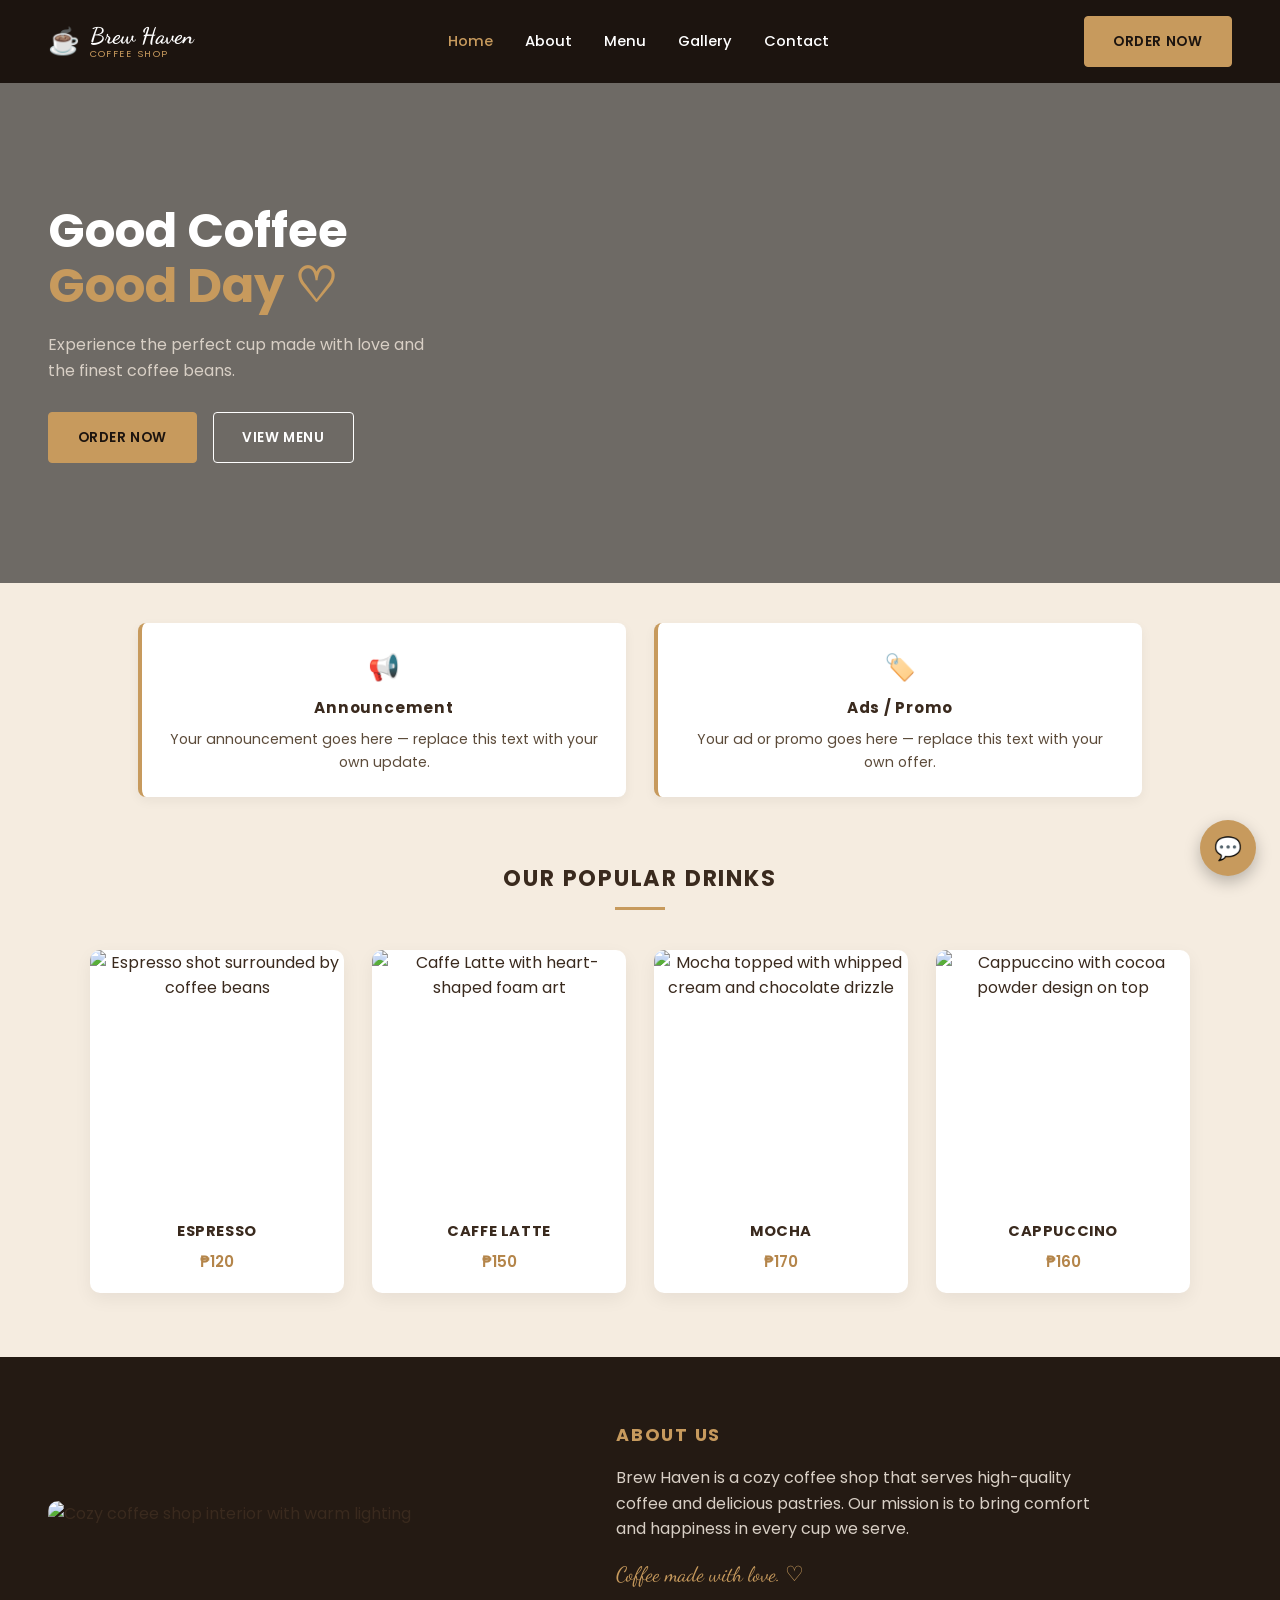
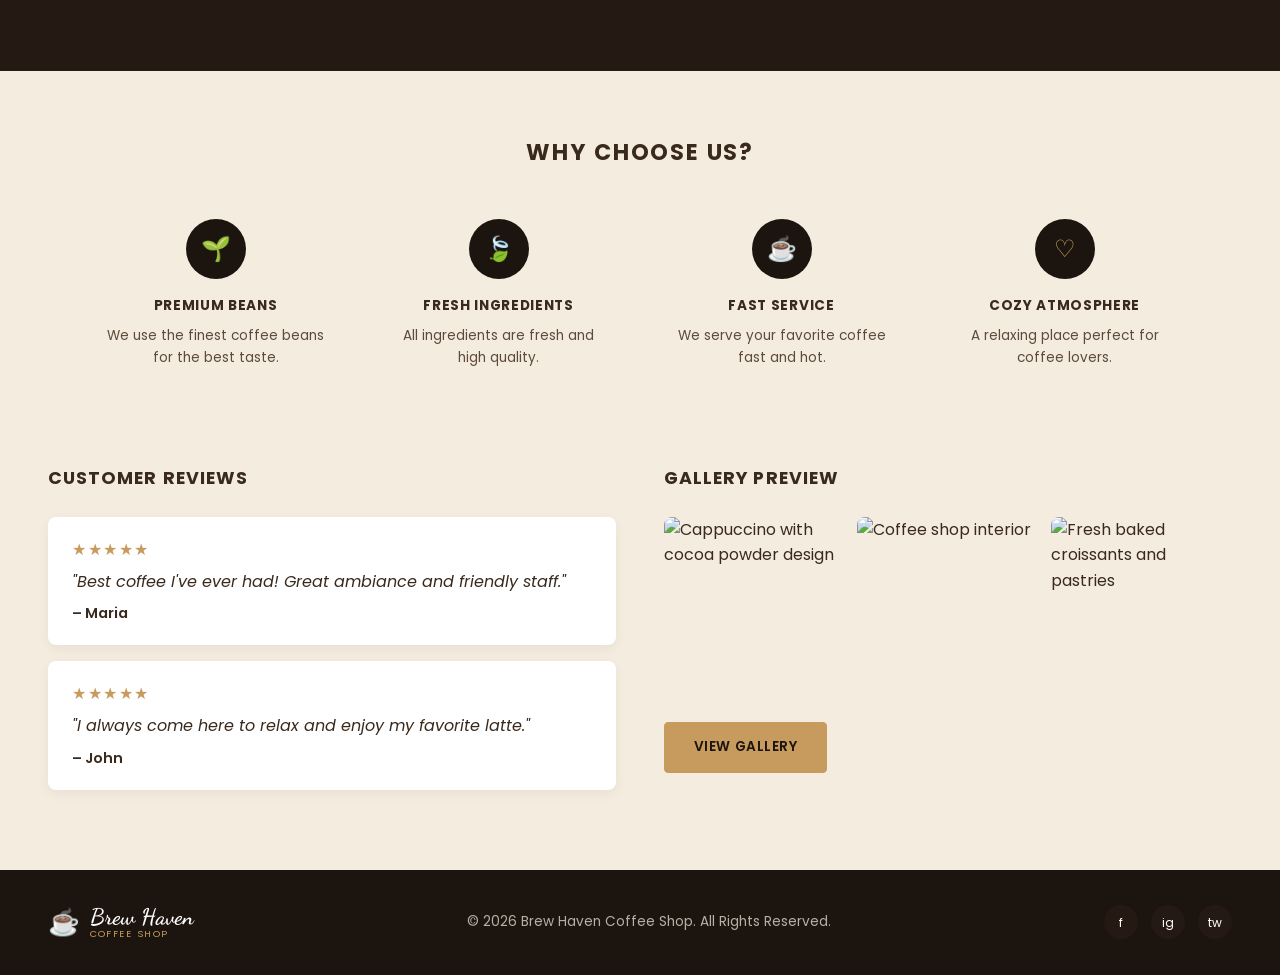
==== index.html @ d79e1227 "Add files via upload" ====
<!DOCTYPE html>
<html lang="en">
<head>
<meta charset="UTF-8">
<meta name="viewport" content="width=device-width, initial-scale=1.0">
<title>Brew Haven Coffee Shop</title>
<link rel="stylesheet" href="style.css">
<link rel="preconnect" href="https://fonts.googleapis.com">
<link rel="preconnect" href="https://fonts.gstatic.com" crossorigin>
<link href="https://fonts.googleapis.com/css2?family=Poppins:wght@400;500;600;700&family=Dancing+Script:wght@600;700&display=swap" rel="stylesheet">
</head>
<body>

<!-- ===== HEADER ===== -->
<header class="site-header">
  <div class="header-inner">
    <a class="logo" href="index.html">
      <span class="logo-icon">☕</span>
      <span class="logo-text">
        <span class="logo-script">Brew Haven</span>
        <span class="logo-sub">COFFEE SHOP</span>
      </span>
    </a>

    <nav class="main-nav">
      <a href="index.html" class="active">Home</a>
      <a href="about.html">About</a>
      <a href="menu.html">Menu</a>
      <a href="gallery.html">Gallery</a>
      <a href="contact.html">Contact</a>
    </nav>

    <a href="contact.html#send-message" class="btn btn-filled">ORDER NOW</a>
  </div>
</header>

<!-- ===== HERO ===== -->
<section class="hero">
  <div class="hero-overlay"></div>
  <div class="hero-text">
    <h1>Good Coffee<br><span class="accent">Good Day</span> <span class="heart">♡</span></h1>
    <p>Experience the perfect cup made with love and the finest coffee beans.</p>
    <div class="hero-buttons">
      <a href="contact.html#send-message" class="btn btn-filled">ORDER NOW</a>
      <a href="menu.html" class="btn btn-outline">VIEW MENU</a>
    </div>
  </div>
</section>

<!-- ===== ANNOUNCEMENT + ADS ===== -->
<section class="promo-strip">
  <div class="promo-box announcement-box">
    <span class="promo-icon">📢</span>
    <h3>Announcement</h3>
    <!-- ✏️ Put your own announcement here (holiday hours, new drinks, closures, etc.) -->
    <p>Your announcement goes here — replace this text with your own update.</p>
  </div>

  <div class="promo-box ads-box">
    <span class="promo-icon">🏷️</span>
    <h3>Ads / Promo</h3>
    <!-- ✏️ Put your own ad or promo here (discount code, featured deal, etc.) -->
    <p>Your ad or promo goes here — replace this text with your own offer.</p>
  </div>
</section>

<!-- ===== POPULAR DRINKS ===== -->
<section class="drinks">
  <h2>OUR POPULAR DRINKS</h2>
  <div class="drinks-grid">
    <div class="drink-card">
      <img src="images/espresso.jpg" alt="Espresso shot surrounded by coffee beans">
      <h3>ESPRESSO</h3>
      <p class="price">₱120</p>
    </div>
    <div class="drink-card">
      <img src="images/latte-heart.jpg" alt="Caffe Latte with heart-shaped foam art">
      <h3>CAFFE LATTE</h3>
      <p class="price">₱150</p>
    </div>
    <div class="drink-card">
      <img src="images/mocha.jpg" alt="Mocha topped with whipped cream and chocolate drizzle">
      <h3>MOCHA</h3>
      <p class="price">₱170</p>
    </div>
    <div class="drink-card">
      <img src="images/cappuccino.jpg" alt="Cappuccino with cocoa powder design on top">
      <h3>CAPPUCCINO</h3>
      <p class="price">₱160</p>
    </div>
  </div>
</section>

<!-- ===== ABOUT US ===== -->
<section class="about">
  <div class="about-image">
    <img src="images/cafe-interior.jpg" alt="Cozy coffee shop interior with warm lighting">
  </div>
  <div class="about-text">
    <h2>ABOUT US</h2>
    <p>Brew Haven is a cozy coffee shop that serves high-quality coffee and delicious pastries. Our mission is to bring comfort and happiness in every cup we serve.</p>
    <p class="tagline">Coffee made with love. ♡</p>
  </div>
</section>

<!-- ===== WHY CHOOSE US ===== -->
<section class="why-choose">
  <h2>WHY CHOOSE US?</h2>
  <div class="why-grid">
    <div class="why-item">
      <span class="why-icon">🌱</span>
      <h3>PREMIUM BEANS</h3>
      <p>We use the finest coffee beans for the best taste.</p>
    </div>
    <div class="why-item">
      <span class="why-icon">🍃</span>
      <h3>FRESH INGREDIENTS</h3>
      <p>All ingredients are fresh and high quality.</p>
    </div>
    <div class="why-item">
      <span class="why-icon">☕</span>
      <h3>FAST SERVICE</h3>
      <p>We serve your favorite coffee fast and hot.</p>
    </div>
    <div class="why-item">
      <span class="why-icon">♡</span>
      <h3>COZY ATMOSPHERE</h3>
      <p>A relaxing place perfect for coffee lovers.</p>
    </div>
  </div>
</section>

<!-- ===== REVIEWS + GALLERY PREVIEW ===== -->
<section class="reviews-gallery">
  <div class="reviews">
    <h2>CUSTOMER REVIEWS</h2>
    <div class="review-card">
      <p class="stars">★★★★★</p>
      <p class="review-text">"Best coffee I've ever had! Great ambiance and friendly staff."</p>
      <p class="review-author">– Maria</p>
    </div>
    <div class="review-card">
      <p class="stars">★★★★★</p>
      <p class="review-text">"I always come here to relax and enjoy my favorite latte."</p>
      <p class="review-author">– John</p>
    </div>
  </div>

  <div class="gallery-preview">
    <h2>GALLERY PREVIEW</h2>
    <div class="gallery-thumbs">
      <img src="images/cappuccino.jpg" alt="Cappuccino with cocoa powder design">
      <img src="images/cafe-interior.jpg" alt="Coffee shop interior">
      <img src="images/croissants.jpg" alt="Fresh baked croissants and pastries">
    </div>
    <a href="gallery.html" class="btn btn-filled">VIEW GALLERY</a>
  </div>
</section>

<!-- ===== FOOTER ===== -->
<footer class="site-footer">
  <a class="logo" href="index.html">
    <span class="logo-icon">☕</span>
    <span class="logo-text">
      <span class="logo-script">Brew Haven</span>
      <span class="logo-sub">COFFEE SHOP</span>
    </span>
  </a>
  <p class="footer-copyright">© 2026 Brew Haven Coffee Shop. All Rights Reserved.</p>
  <div class="footer-social">
    <a href="#" aria-label="Facebook">f</a>
    <a href="#" aria-label="Instagram">ig</a>
    <a href="#" aria-label="Twitter">tw</a>
  </div>
</footer>

<!-- ===== LIVE CHAT SUPPORT ===== -->
<button id="live-chat-support" aria-label="Open live chat">💬</button>

<div id="chat-panel" class="chat-panel hidden">
  <div class="chat-panel-header">
    <span>Chat with Brew Haven</span>
    <button id="chat-close" aria-label="Close chat">✕</button>
  </div>
  <div class="chat-panel-body">
    <p class="chat-msg">Hi there! 👋 How can we help you today?</p>
  </div>
  <div class="chat-panel-input">
    <input type="text" placeholder="Type a message...">
    <button>Send</button>
  </div>
</div>

<script>
  const chatBtn = document.getElementById('live-chat-support');
  const chatPanel = document.getElementById('chat-panel');
  document.getElementById('chat-close').addEventListener('click', () => chatPanel.classList.add('hidden'));
  chatBtn.addEventListener('click', () => chatPanel.classList.toggle('hidden'));
</script>

</body>
</html>
---- style.css ----
/* ============================================
   BREW HAVEN — Design Tokens
   ============================================ */
:root {
  --dark: #1C140F;
  --dark-soft: #241A13;
  --cream: #F5ECE0;
  --tan: #C79A5D;
  --tan-dark: #B4854A;
  --brown-text: #3A2A1E;
  --white: #FFFFFF;

  --font-heading: 'Poppins', sans-serif;
  --font-body: 'Poppins', sans-serif;
  --font-script: 'Dancing Script', cursive;
}

* {
  box-sizing: border-box;
  margin: 0;
  padding: 0;
}

body {
  font-family: var(--font-body);
  color: var(--brown-text);
  background: var(--cream);
  line-height: 1.6;
}

img {
  max-width: 100%;
  display: block;
}

a {
  text-decoration: none;
  color: inherit;
}

h1,
h2,
h3 {
  font-family: var(--font-heading);
}


/* ============================================
   BUTTONS
   ============================================ */

.btn {
  display: inline-block;
  padding: 0.85rem 1.8rem;
  font-family: var(--font-heading);
  font-size: 0.85rem;
  font-weight: 600;
  letter-spacing: 0.04em;
  border-radius: 4px;
  transition:
    transform 0.2s ease,
    background 0.2s ease,
    color 0.2s ease;
}

.btn:hover {
  transform: translateY(-2px);
}

.btn-filled {
  background: var(--tan);
  color: var(--dark);
  border: 1px solid var(--tan);
}

.btn-filled:hover {
  background: var(--tan-dark);
}

.btn-outline {
  background: transparent;
  color: var(--white);
  border: 1px solid var(--white);
}

.btn-outline:hover {
  background: var(--white);
  color: var(--dark);
}


/* ============================================
   HEADER
   ============================================ */

.site-header {
  background: var(--dark);
  padding: 1rem 3rem;
}

.header-inner {
  max-width: 1300px;
  margin: 0 auto;
  display: flex;
  align-items: center;
  justify-content: space-between;
  gap: 2rem;
}

.logo {
  display: flex;
  align-items: center;
  gap: 0.6rem;
}

.logo-icon {
  font-size: 1.6rem;
  color: var(--tan);
}

.logo-text {
  display: flex;
  flex-direction: column;
  line-height: 1.1;
}

.logo-script {
  font-family: var(--font-script);
  font-size: 1.4rem;
  font-weight: 700;
  color: var(--white);
}

.logo-sub {
  font-size: 0.6rem;
  letter-spacing: 0.15em;
  color: var(--tan);
}

.main-nav {
  display: flex;
  gap: 2rem;
  font-size: 0.92rem;
  font-weight: 500;
}

.main-nav a {
  color: var(--white);
  transition: color 0.2s ease;
}

.main-nav a:hover,
.main-nav a.active {
  color: var(--tan);
}


/* ============================================
   HOME HERO
   ============================================ */

.hero {
  position: relative;
  min-height: 500px;

  background-image: url("images/cafe-interior.jpg");
  background-size: cover;
  background-position: center;
  background-repeat: no-repeat;

  display: flex;
  align-items: center;

  padding: 5rem 3rem;

  max-width: 1300px;
  margin: 0 auto;

  overflow: hidden;
}

/* Dark overlay so text is easy to read */
.hero-overlay {
  position: absolute;
  inset: 0;
  background: rgba(0, 0, 0, 0.55);
}

/* Text stays above the image */
.hero-text {
  position: relative;
  z-index: 2;
  max-width: 500px;
}

.hero-text h1 {
  font-size: 3rem;
  color: var(--white);
  line-height: 1.15;
  margin-bottom: 1.2rem;
}

.hero-text .accent {
  color: var(--tan);
}

.hero-text .heart {
  color: var(--tan);
}

.hero-text p {
  color: #D8CFC5;
  font-size: 1rem;
  margin-bottom: 1.8rem;
  max-width: 400px;
}

.hero-buttons {
  display: flex;
  gap: 1rem;
  flex-wrap: wrap;
}

/* ============================================
   POPULAR DRINKS
   ============================================ */

.drinks {
  background: var(--cream);
  padding: 4rem 3rem;
  text-align: center;
}

.drinks h2 {
  font-size: 1.4rem;
  letter-spacing: 0.08em;
  color: var(--brown-text);
  margin-bottom: 2.5rem;
  position: relative;
  display: inline-block;
}

.drinks h2::after {
  content: "";
  display: block;
  width: 50px;
  height: 3px;
  background: var(--tan);
  margin: 0.6rem auto 0;
}

.drinks-grid {
  max-width: 1100px;
  margin: 0 auto;
  display: flex;
  gap: 1.75rem;
}

.drink-card {
  flex: 1;
  min-width: 0;
  background: var(--white);
  border-radius: 10px;
  overflow: hidden;
  padding-bottom: 1.2rem;

  box-shadow: 0 6px 18px rgba(0, 0, 0, 0.06);

  transition:
    transform 0.25s ease,
    box-shadow 0.25s ease;
}

.drink-card:hover {
  transform: translateY(-6px);
  box-shadow: 0 14px 28px rgba(0, 0, 0, 0.1);
}

.drink-card img {
  width: 100%;
  aspect-ratio: 1 / 1;
  object-fit: cover;
  margin-bottom: 1rem;
}

.drink-card h3 {
  font-size: 0.92rem;
  letter-spacing: 0.04em;
  margin-bottom: 0.4rem;
}

.drink-card .price {
  color: var(--tan-dark);
  font-weight: 600;
  font-size: 0.95rem;
}


/* ============================================
   ABOUT US
   ============================================ */

.about {
  background: var(--dark-soft);

  display: flex;
  align-items: center;

  gap: 3rem;
  padding: 4rem 3rem;
}

.about-image {
  flex: 1;
  max-width: 520px;

  border-radius: 10px;
  overflow: hidden;
}

.about-image img {
  width: 100%;
  height: 100%;
  object-fit: cover;
}

.about-text {
  flex: 1;
  max-width: 480px;
}

.about-text h2 {
  color: var(--tan);
  font-size: 1.1rem;
  letter-spacing: 0.1em;
  margin-bottom: 1rem;
}

.about-text p {
  color: #D8CFC5;
  margin-bottom: 1rem;
}

.about-text .tagline {
  font-family: var(--font-script);
  font-size: 1.3rem;
  color: var(--tan);
}


/* ============================================
   WHY CHOOSE US
   ============================================ */

.why-choose {
  background: var(--cream);
  padding: 4rem 3rem;
  text-align: center;
}

.why-choose h2 {
  font-size: 1.4rem;
  letter-spacing: 0.08em;
  margin-bottom: 3rem;
}

.why-grid {
  max-width: 1100px;
  margin: 0 auto;

  display: flex;
  gap: 2rem;
}

.why-item {
  flex: 1;
  min-width: 0;

  display: flex;
  flex-direction: column;
  align-items: center;
}

.why-icon {
  width: 60px;
  height: 60px;

  border-radius: 50%;

  background: var(--dark);
  color: var(--tan);

  display: flex;
  align-items: center;
  justify-content: center;

  font-size: 1.5rem;

  margin-bottom: 1rem;
}

.why-item h3 {
  font-size: 0.85rem;
  letter-spacing: 0.05em;
  margin-bottom: 0.5rem;
}

.why-item p {
  font-size: 0.85rem;
  color: #5C4B3A;
  max-width: 220px;
}


/* ============================================
   REVIEWS + GALLERY
   ============================================ */

.reviews-gallery {
  background: var(--cream);

  padding: 2rem 3rem 4rem;

  max-width: 1300px;
  margin: 0 auto;

  display: flex;
  gap: 3rem;
}

.reviews,
.gallery-preview {
  flex: 1;
  min-width: 0;
}

.reviews h2,
.gallery-preview h2 {
  font-size: 1.1rem;
  letter-spacing: 0.06em;
  margin-bottom: 1.5rem;
}

.review-card {
  background: var(--white);

  border-radius: 8px;

  padding: 1.25rem 1.5rem;
  margin-bottom: 1rem;

  box-shadow: 0 4px 12px rgba(0, 0, 0, 0.05);
}

.stars {
  color: var(--tan);
  letter-spacing: 0.1em;
  margin-bottom: 0.4rem;
}

.review-text {
  font-style: italic;
  margin-bottom: 0.5rem;
}

.review-author {
  font-weight: 600;
  font-size: 0.9rem;
}

.gallery-thumbs {
  display: flex;
  gap: 0.75rem;
  margin-bottom: 1.5rem;
}

.gallery-thumbs img {
  flex: 1;
  width: 100%;
  min-width: 0;

  aspect-ratio: 1 / 1;
  object-fit: cover;

  border-radius: 8px;
}


/* ============================================
   ANNOUNCEMENT + ADS
   ============================================ */

.promo-strip {
  max-width: 1100px;
  margin: 0 auto;
  padding: 2.5rem 3rem 0;

  display: flex;
  gap: 1.75rem;
}

.promo-box {
  flex: 1;
  min-width: 0;

  background: var(--white);
  border-left: 4px solid var(--tan);
  border-radius: 8px;

  padding: 1.5rem;
  text-align: center;

  box-shadow: 0 4px 12px rgba(0, 0, 0, 0.05);
}

.promo-icon {
  font-size: 1.6rem;
  display: block;
  margin-bottom: 0.5rem;
}

.promo-box h3 {
  font-size: 0.95rem;
  letter-spacing: 0.05em;
  margin-bottom: 0.5rem;
}

.promo-box p {
  font-size: 0.88rem;
  color: #5C4B3A;
}


/* ============================================
   LIVE CHAT SUPPORT (floats on every page it's added to)
   ============================================ */

#live-chat-support {
  position: fixed;
  bottom: 1.5rem;
  right: 1.5rem;

  width: 56px;
  height: 56px;
  border-radius: 50%;
  border: none;

  background: var(--tan);
  color: var(--dark);
  font-size: 1.4rem;

  box-shadow: 0 6px 16px rgba(0, 0, 0, 0.25);
  cursor: pointer;

  z-index: 1000;
  transition: transform 0.2s ease, background 0.2s ease;
}

#live-chat-support:hover {
  background: var(--tan-dark);
  transform: translateY(-2px);
}

.chat-panel {
  position: fixed;
  bottom: 5.5rem;
  right: 1.5rem;
  width: 280px;

  background: var(--white);
  border-radius: 10px;
  overflow: hidden;

  box-shadow: 0 10px 30px rgba(0, 0, 0, 0.2);
  z-index: 1000;
}

.chat-panel.hidden {
  display: none;
}

.chat-panel-header {
  background: var(--dark);
  color: var(--white);
  padding: 0.8rem 1rem;

  display: flex;
  align-items: center;
  justify-content: space-between;

  font-size: 0.9rem;
  font-weight: 600;
}

.chat-panel-header button {
  background: none;
  border: none;
  color: var(--white);
  cursor: pointer;
  font-size: 0.9rem;
}

.chat-panel-body {
  padding: 1rem;
  min-height: 80px;
}

.chat-msg {
  background: var(--cream);
  border-radius: 8px;
  padding: 0.6rem 0.8rem;
  font-size: 0.85rem;
  display: inline-block;
}

.chat-panel-input {
  display: flex;
  border-top: 1px solid #eee;
}

.chat-panel-input input {
  flex: 1;
  border: none;
  padding: 0.7rem 0.8rem;
  font-size: 0.85rem;
  outline: none;
}

.chat-panel-input button {
  border: none;
  background: var(--tan);
  color: var(--dark);
  padding: 0 1rem;
  font-size: 0.85rem;
  font-weight: 600;
  cursor: pointer;
}


/* ============================================
   FOOTER
   ============================================ */

.site-footer {
  background: var(--dark);

  padding: 2rem 3rem;

  display: flex;
  align-items: center;
  justify-content: space-between;

  flex-wrap: wrap;
  gap: 1rem;
}

.footer-copyright {
  color: #B9AFA3;
  font-size: 0.85rem;
}

.footer-social {
  display: flex;
  gap: 0.8rem;
}

.footer-social a {
  width: 34px;
  height: 34px;

  border-radius: 50%;

  background: var(--dark-soft);
  color: var(--white);

  display: flex;
  align-items: center;
  justify-content: center;

  font-size: 0.75rem;

  transition: background 0.2s ease;
}

.footer-social a:hover {
  background: var(--tan);
  color: var(--dark);
}

/* ============================================
   HOME — TABLET
   ============================================ */

@media (max-width: 960px) {

  .hero {
    min-height: 520px;
    padding: 4rem 2rem;
    background-position: center;
  }

  .hero-text {
    max-width: 500px;
  }

  .hero-text h1 {
    font-size: 3rem;
  }

  .hero-buttons {
    justify-content: flex-start;
  }

  .about {
    flex-direction: column;
    padding: 3rem 1.5rem;
  }

  .drinks-grid {
    flex-wrap: wrap;
  }

  .drink-card {
    flex: 1 1 calc(50% - 1.75rem);
  }

  .why-grid {
    flex-wrap: wrap;
  }

  .why-item {
    flex: 1 1 calc(50% - 2rem);
  }

  .reviews-gallery {
    flex-direction: column;
  }
}


/* ============================================
   HOME — MOBILE
   ============================================ */

@media (max-width: 640px) {

  .site-header {
    padding: 1rem 1.25rem;
  }

  .main-nav {
    display: none;
  }

  .hero {
    min-height: 520px;
    padding: 4rem 1.5rem;
    background-position: 65% center;
  }

  .hero-text h1 {
    font-size: 2.4rem;
  }

  .hero-text p {
    font-size: 0.9rem;
  }

  .hero-buttons {
    justify-content: flex-start;
  }

  .drinks,
  .why-choose,
  .reviews-gallery {
    padding-left: 1.25rem;
    padding-right: 1.25rem;
  }

  .promo-strip {
    flex-direction: column;
    padding-left: 1.25rem;
    padding-right: 1.25rem;
  }

  .drinks-grid {
    flex-wrap: wrap;
    gap: 1rem;
  }

  .drink-card {
    flex: 1 1 calc(50% - 1rem);
  }

  .why-grid {
    flex-wrap: wrap;
  }

  .why-item {
    flex: 1 1 calc(50% - 2rem);
  }

  .site-footer {
    flex-direction: column;
    text-align: center;
  }
}
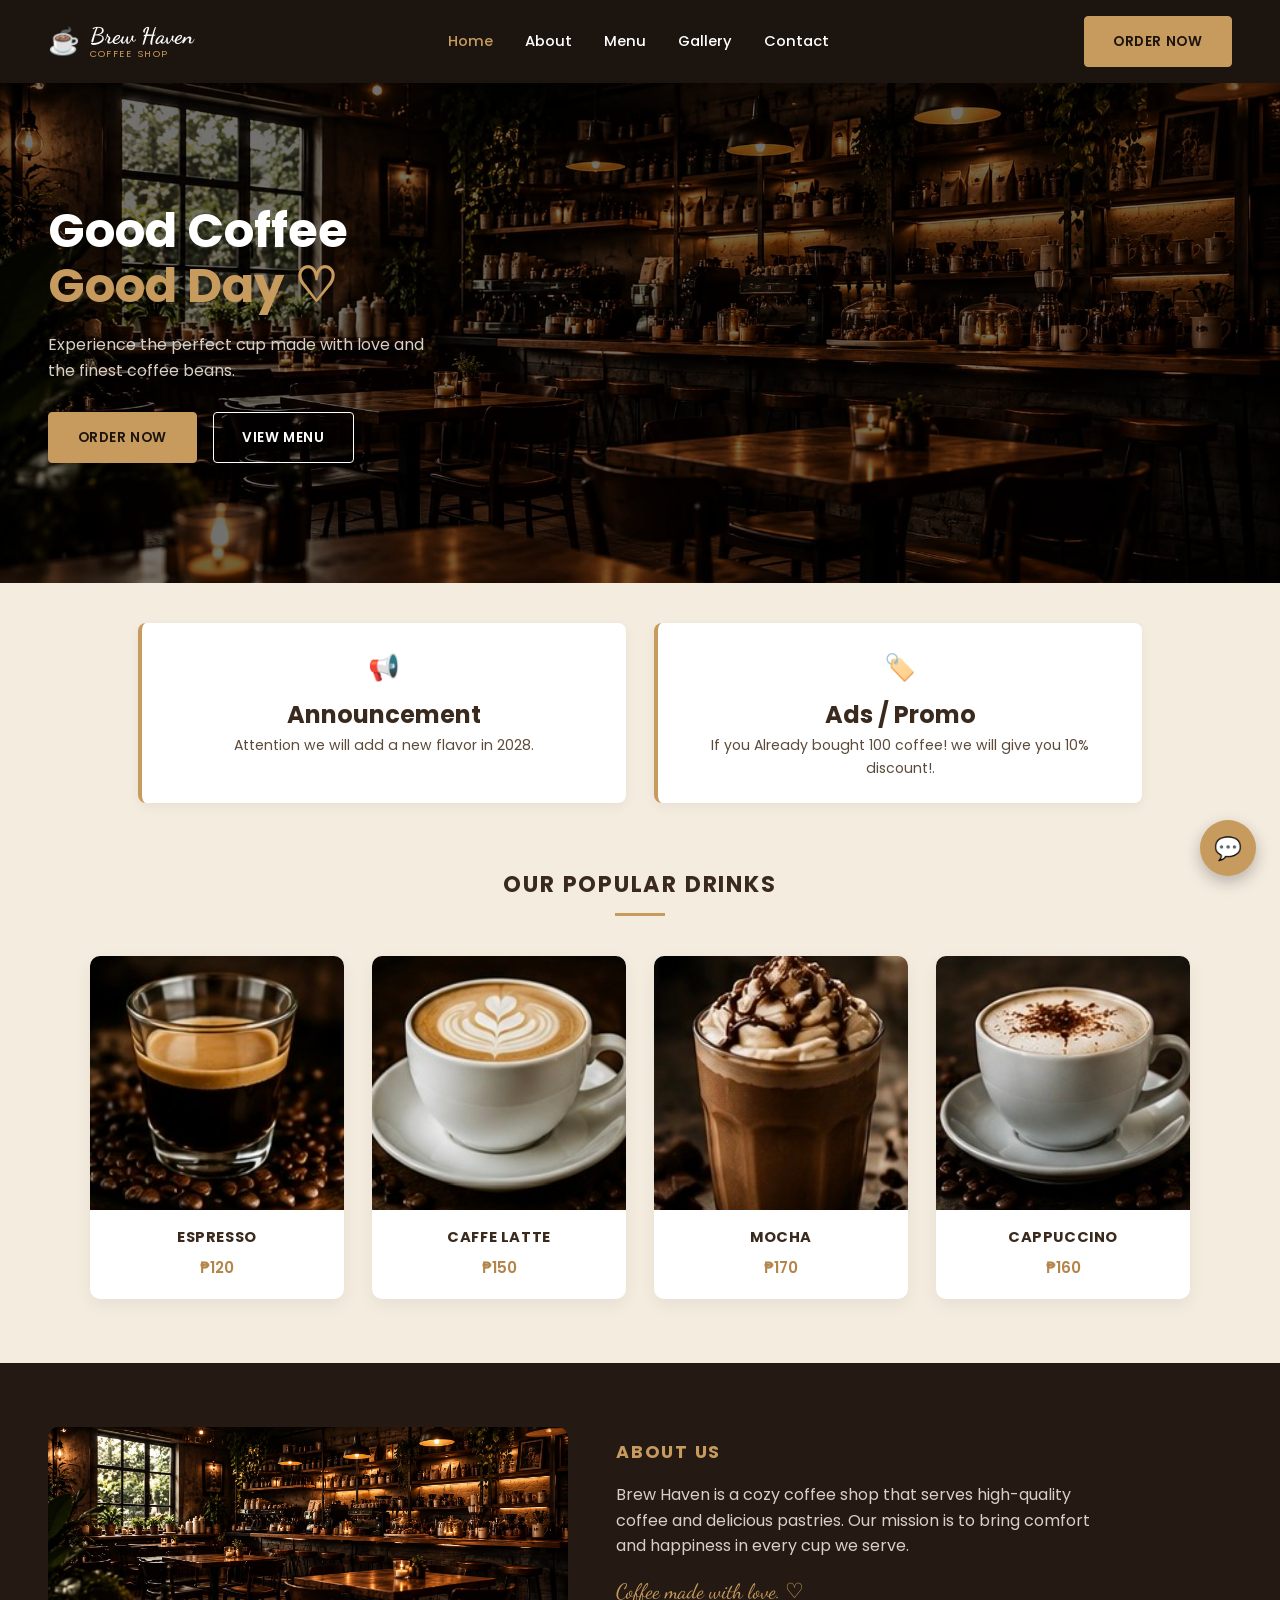
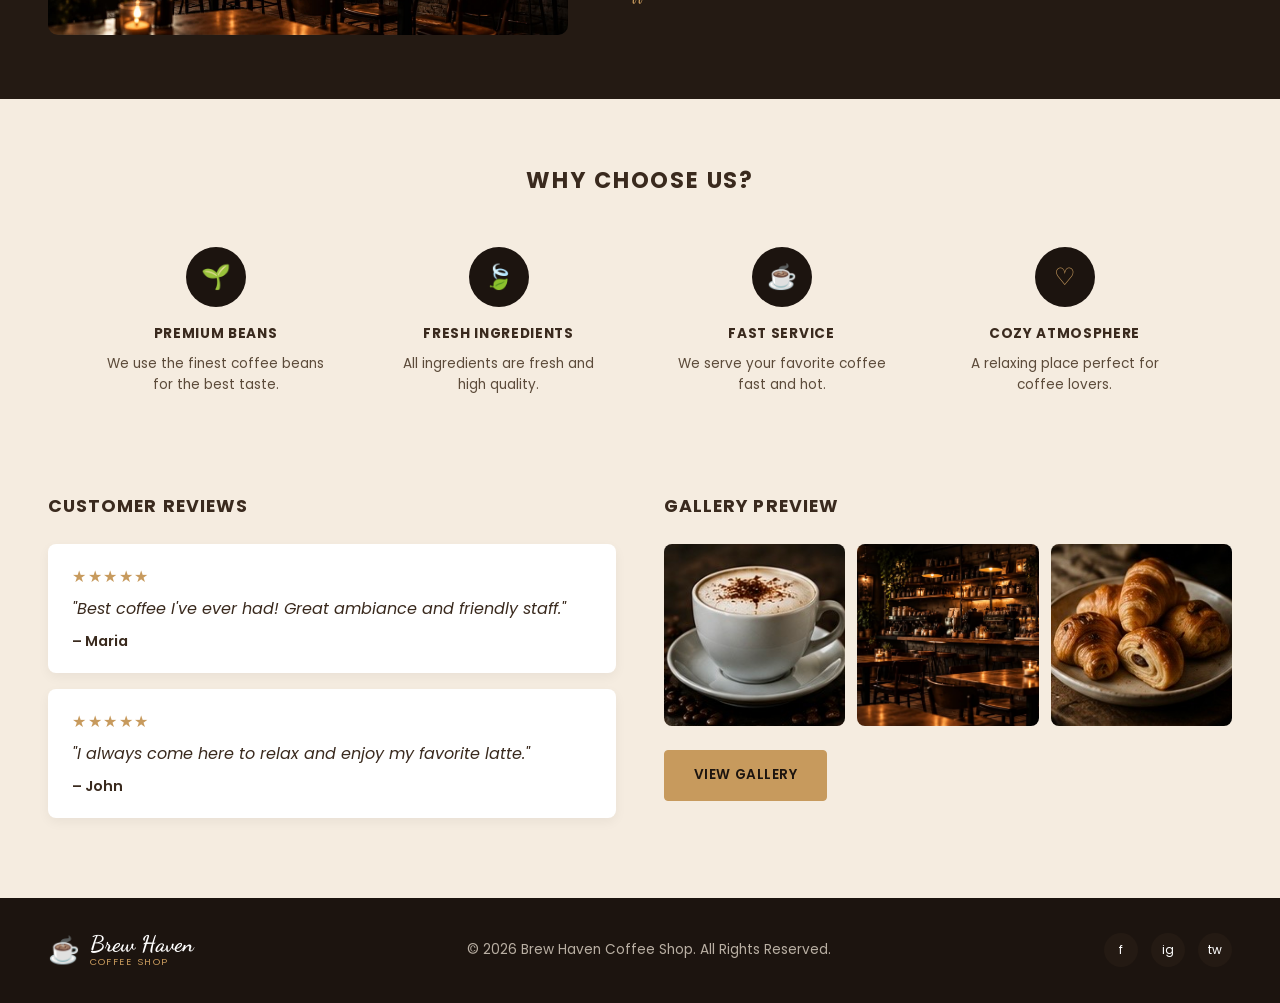
==== commit 180f8fce: "Update index.html" ====
--- a/index.html
+++ b/index.html
@@ -51,16 +51,16 @@
 <section class="promo-strip">
   <div class="promo-box announcement-box">
     <span class="promo-icon">📢</span>
-    <h3>Announcement</h3>
+    <h2>Announcement</h2>
     <!-- ✏️ Put your own announcement here (holiday hours, new drinks, closures, etc.) -->
-    <p>Your announcement goes here — replace this text with your own update.</p>
+    <p>Attention we will add a new flavor in 2028.</p>
   </div>
 
   <div class="promo-box ads-box">
     <span class="promo-icon">🏷️</span>
-    <h3>Ads / Promo</h3>
+    <h2>Ads / Promo</h2>
     <!-- ✏️ Put your own ad or promo here (discount code, featured deal, etc.) -->
-    <p>Your ad or promo goes here — replace this text with your own offer.</p>
+    <p>If you Already bought 100 coffee! we will give you 10% discount!.</p>
   </div>
 </section>
 
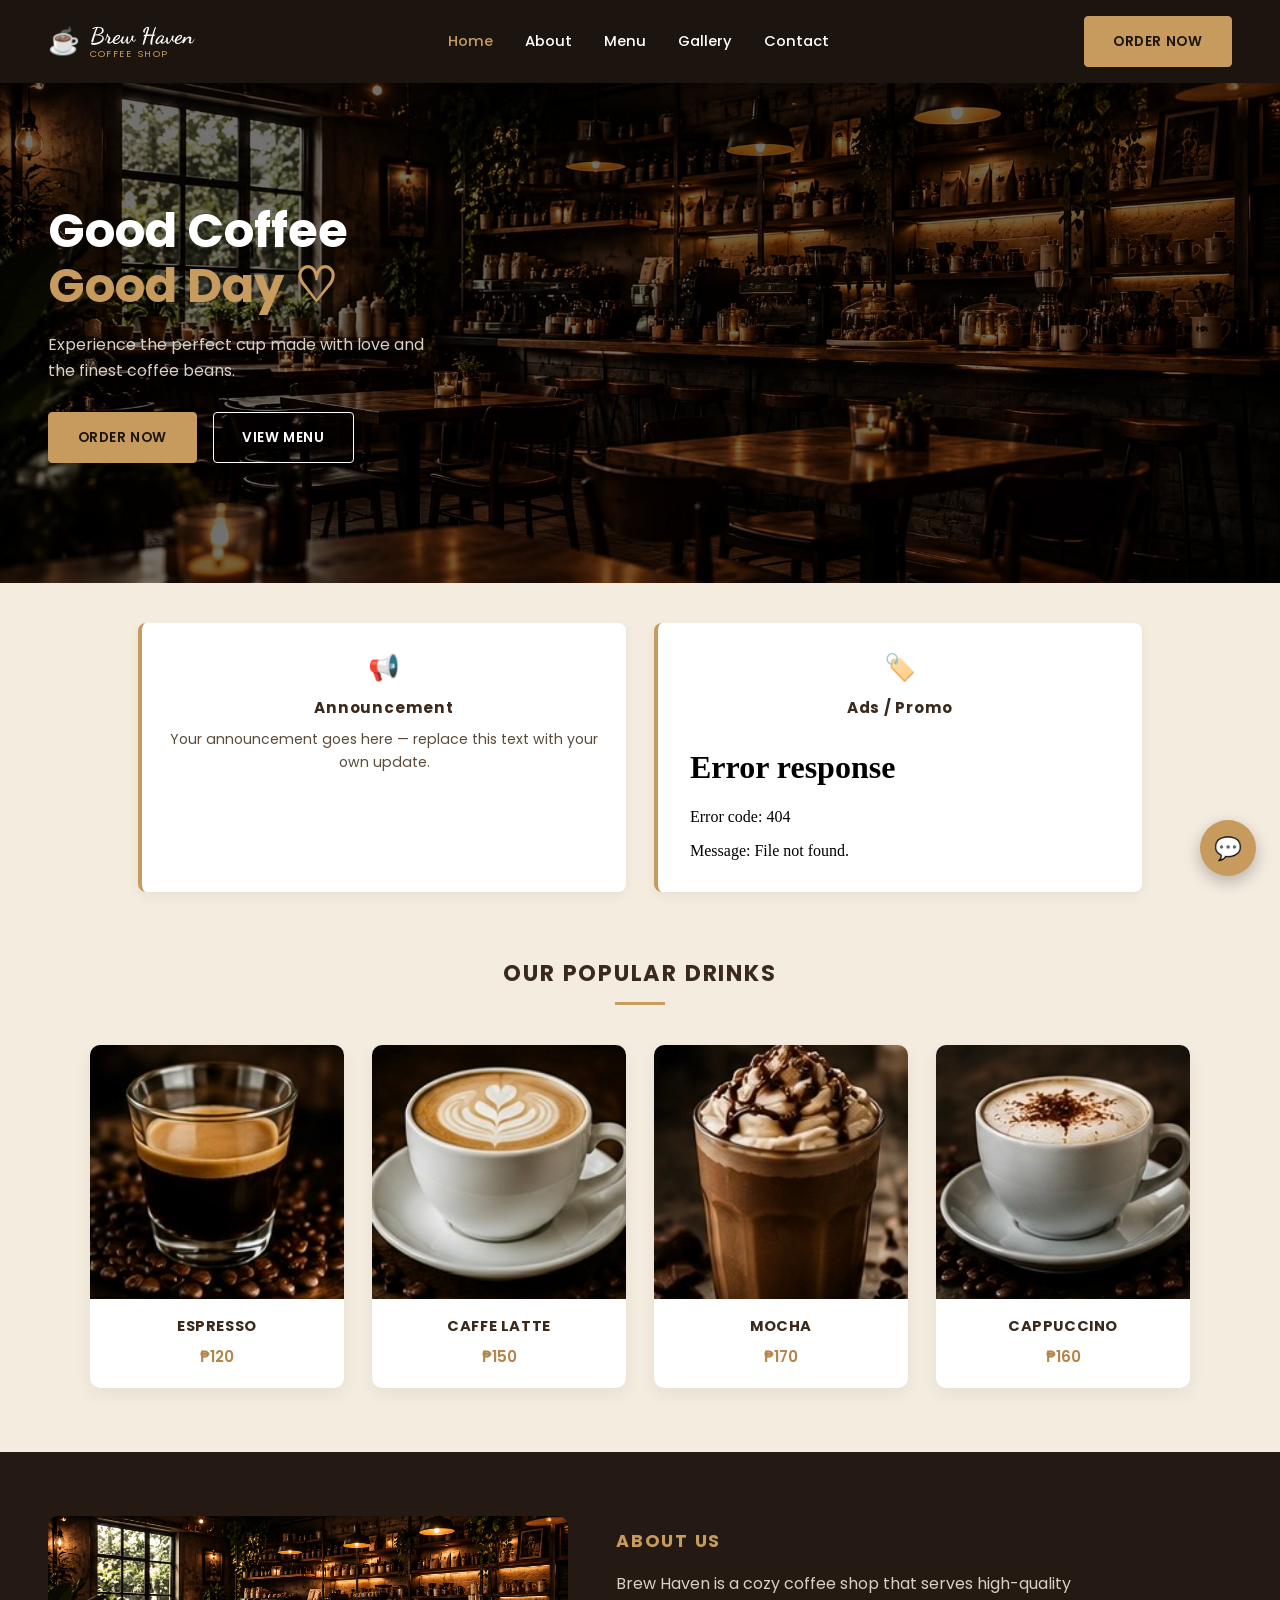
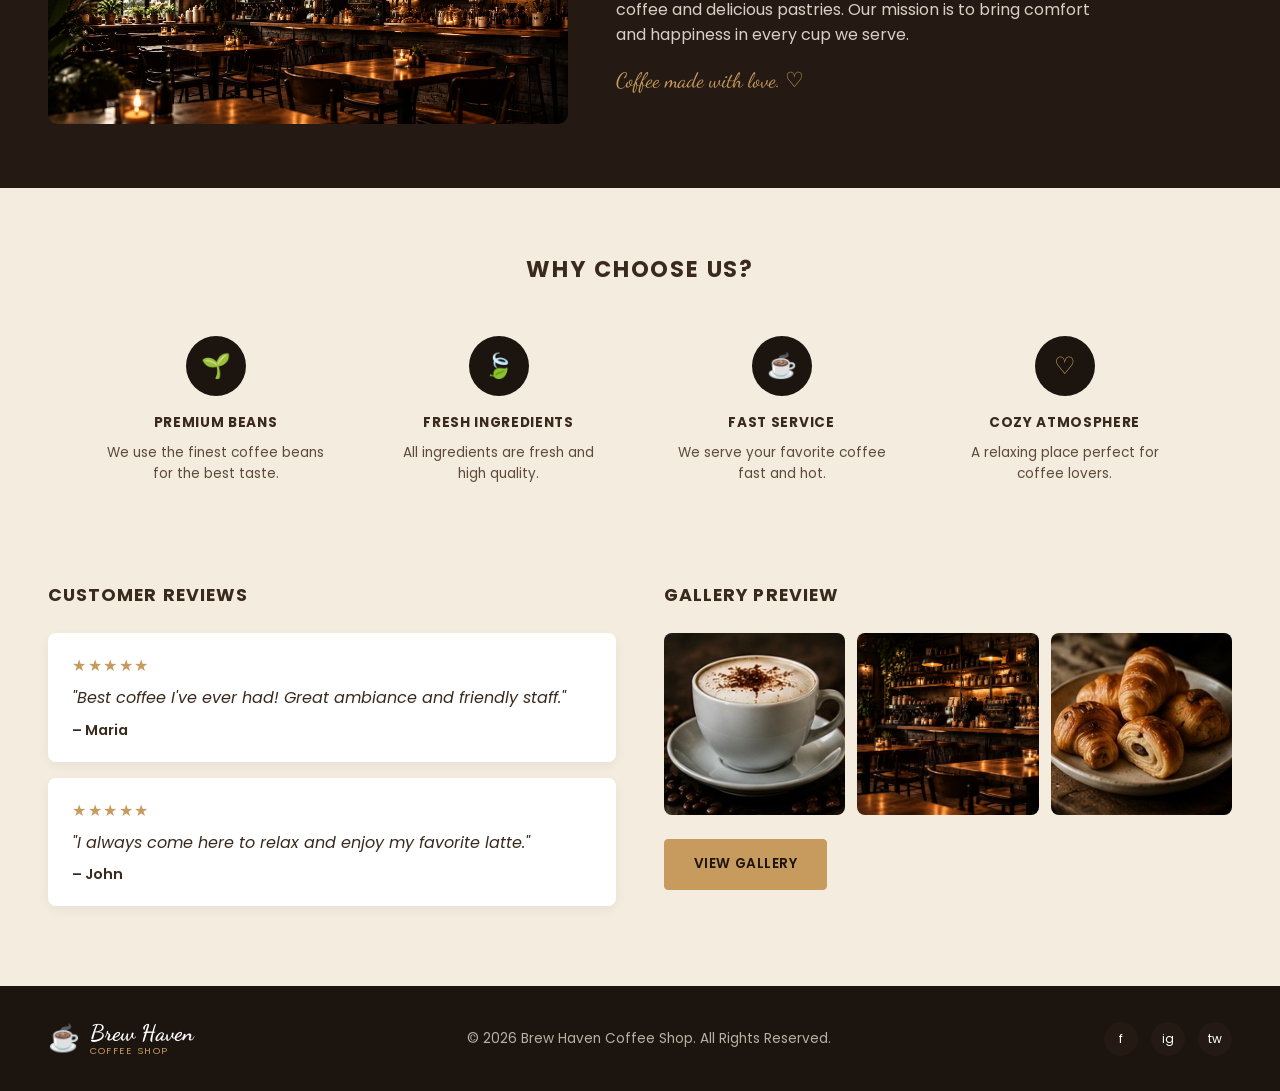
==== commit b70653c4: "Replace announcement and update ads section Updated announcement text and modified ads section." ====
--- a/index.html
+++ b/index.html
@@ -53,14 +53,15 @@
     <span class="promo-icon">📢</span>
     <h2>Announcement</h2>
     <!-- ✏️ Put your own announcement here (holiday hours, new drinks, closures, etc.) -->
-    <p>Attention we will add a new flavor in 2028.</p>
+    <p>Your announcement goes here — replace this text with your own update.</p>
   </div>
 
   <div class="promo-box ads-box">
     <span class="promo-icon">🏷️</span>
     <h2>Ads / Promo</h2>
-    <!-- ✏️ Put your own ad or promo here (discount code, featured deal, etc.) -->
-    <p>If you Already bought 100 coffee! we will give you 10% discount!.</p>
+    <!-- 🔁 This loads sample-ad.html below. Once you have a real ad network -->
+    <!-- (Google AdSense, Media.net, etc.), swap the src for the URL/code they give you. -->
+    <iframe src="sample-ad.html" class="ad-frame" title="Advertisement" loading="lazy"></iframe>
   </div>
 </section>
 
--- a/style.css
+++ b/style.css
@@ -519,7 +519,7 @@
   margin-bottom: 0.5rem;
 }
 
-.promo-box h3 {
+.promo-box h2 {
   font-size: 0.95rem;
   letter-spacing: 0.05em;
   margin-bottom: 0.5rem;
@@ -528,6 +528,14 @@
 .promo-box p {
   font-size: 0.88rem;
   color: #5C4B3A;
+}
+
+.ad-frame {
+  width: 100%;
+  height: 140px;
+  border: none;
+  border-radius: 6px;
+  display: block;
 }
 
 
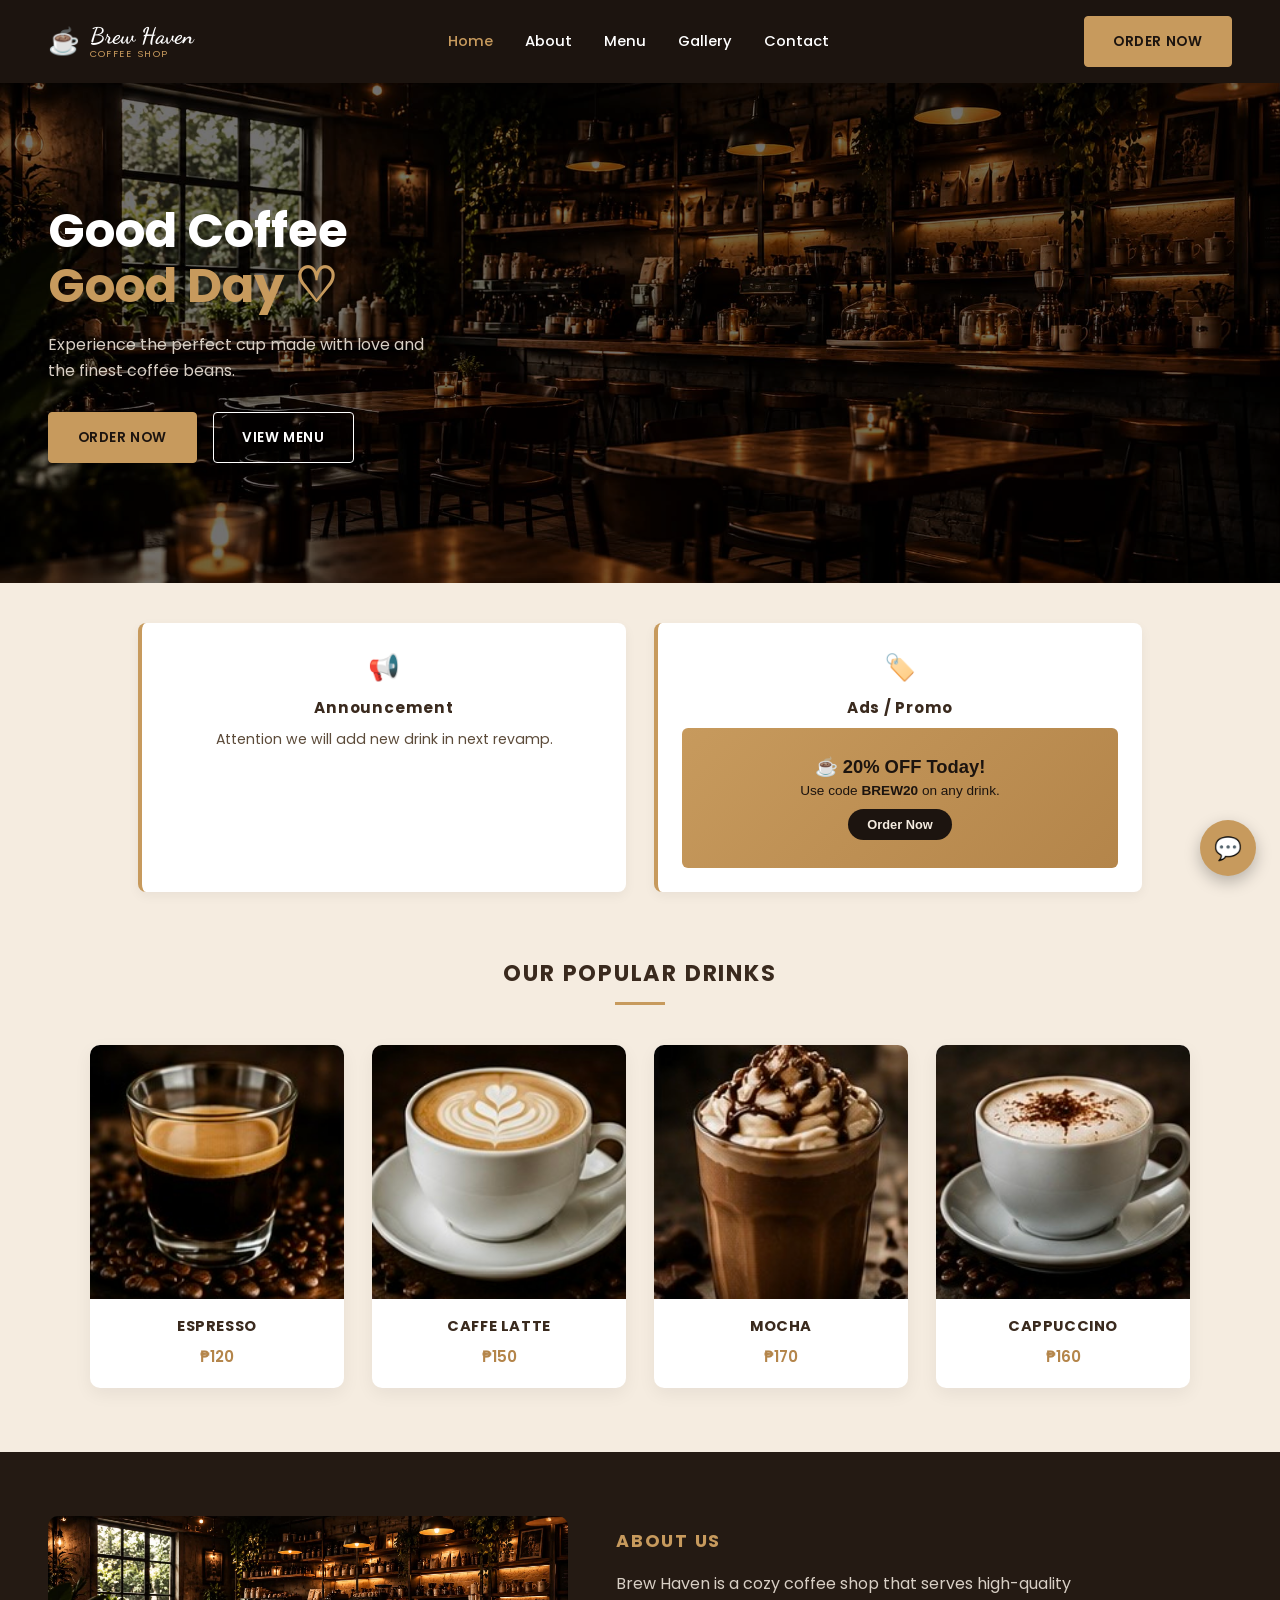
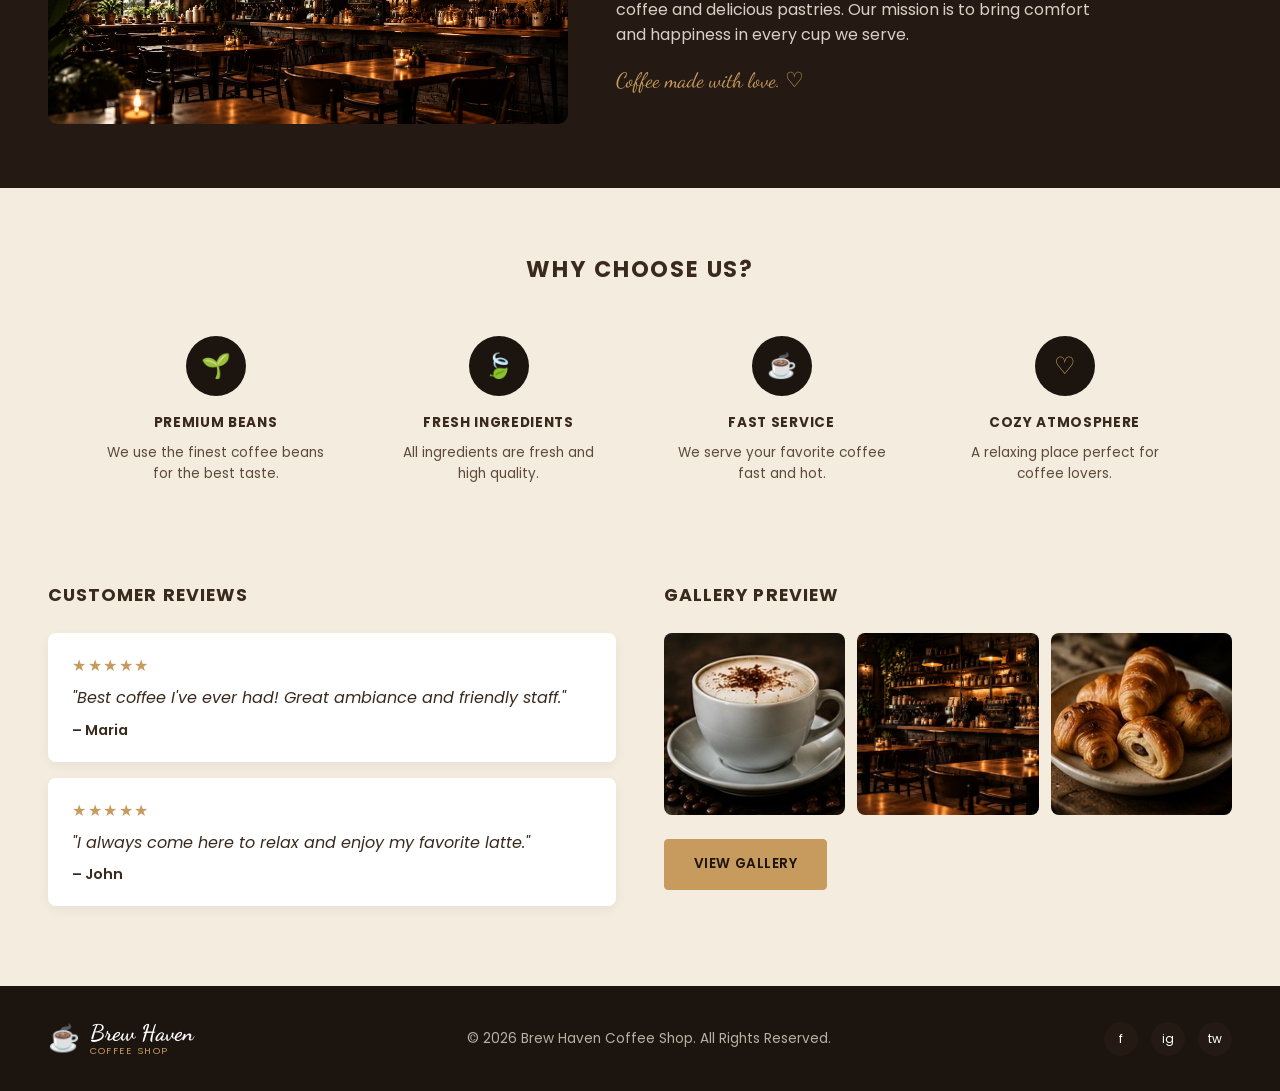
==== commit 862d6d8c: "Update announcement text in index.html" ====
--- a/index.html
+++ b/index.html
@@ -53,7 +53,7 @@
     <span class="promo-icon">📢</span>
     <h2>Announcement</h2>
     <!-- ✏️ Put your own announcement here (holiday hours, new drinks, closures, etc.) -->
-    <p>Your announcement goes here — replace this text with your own update.</p>
+    <p>Attention we will add new drink in next revamp.</p>
   </div>
 
   <div class="promo-box ads-box">
